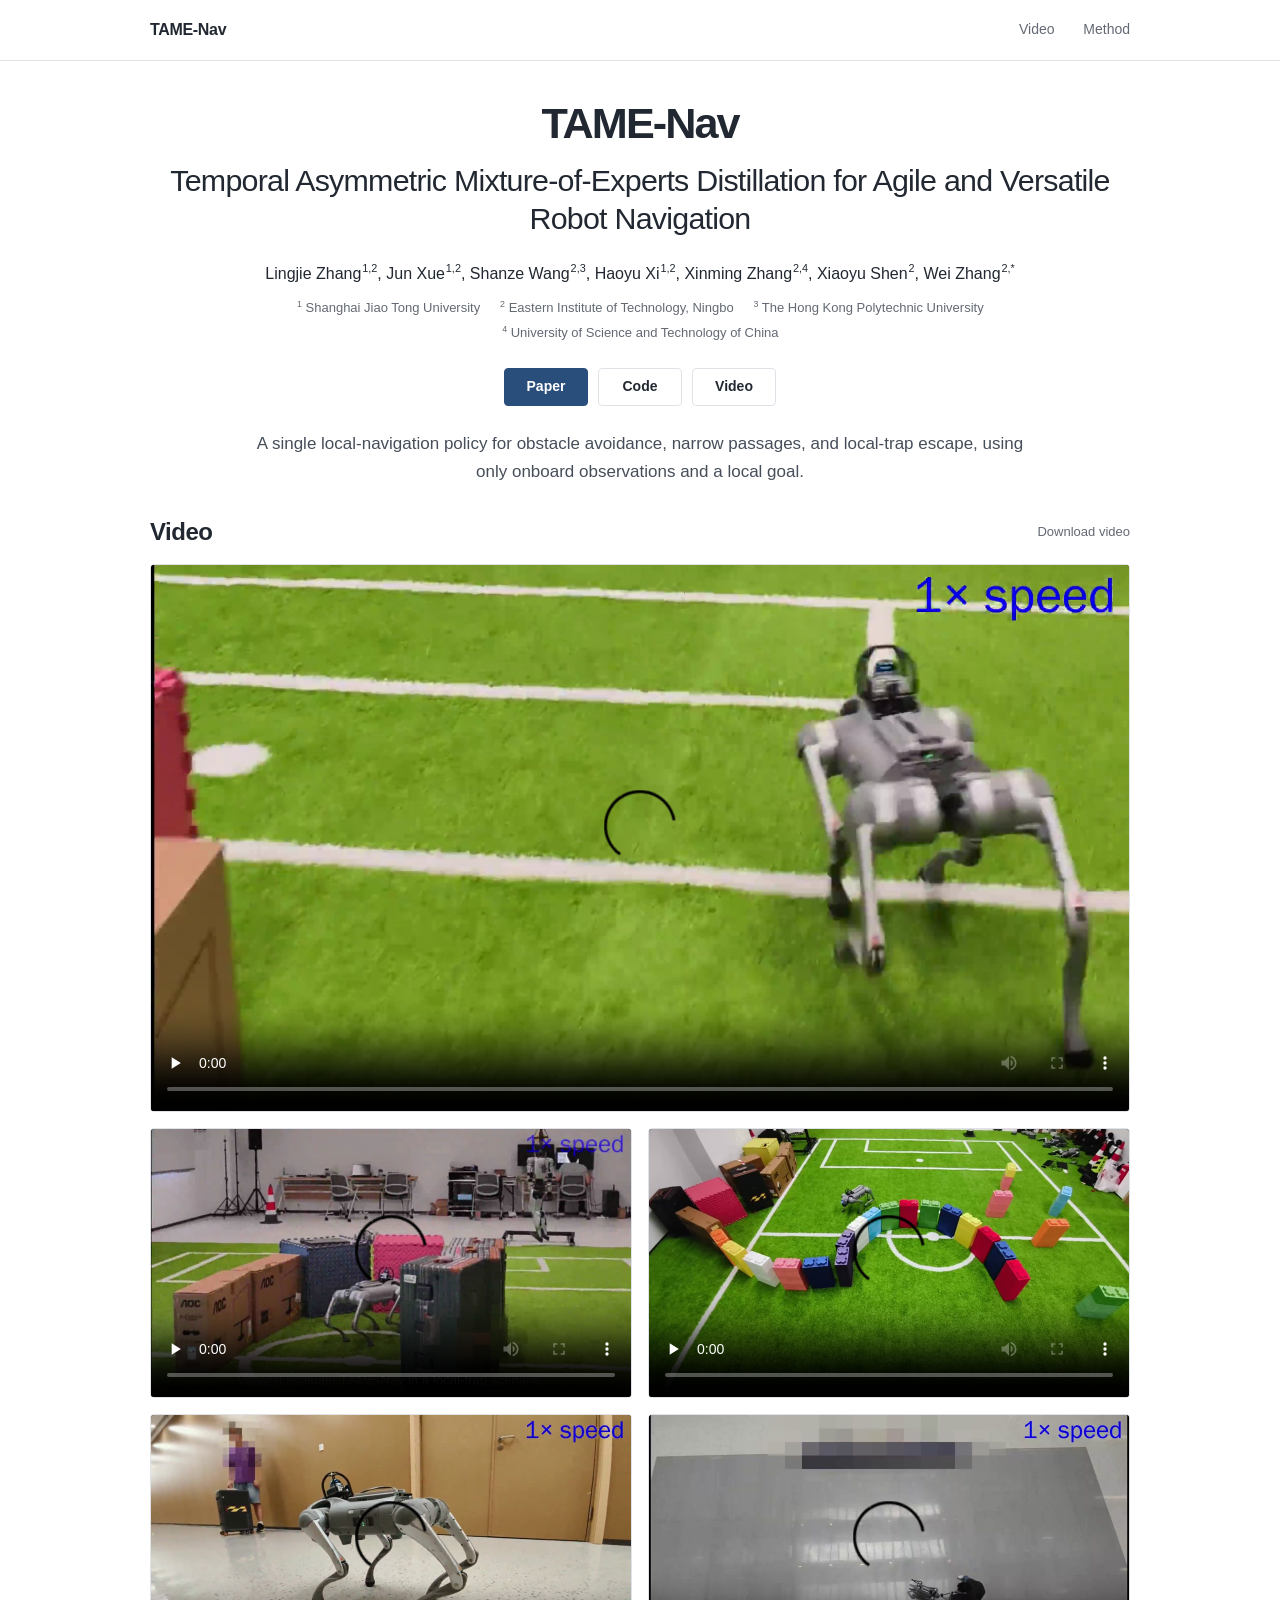
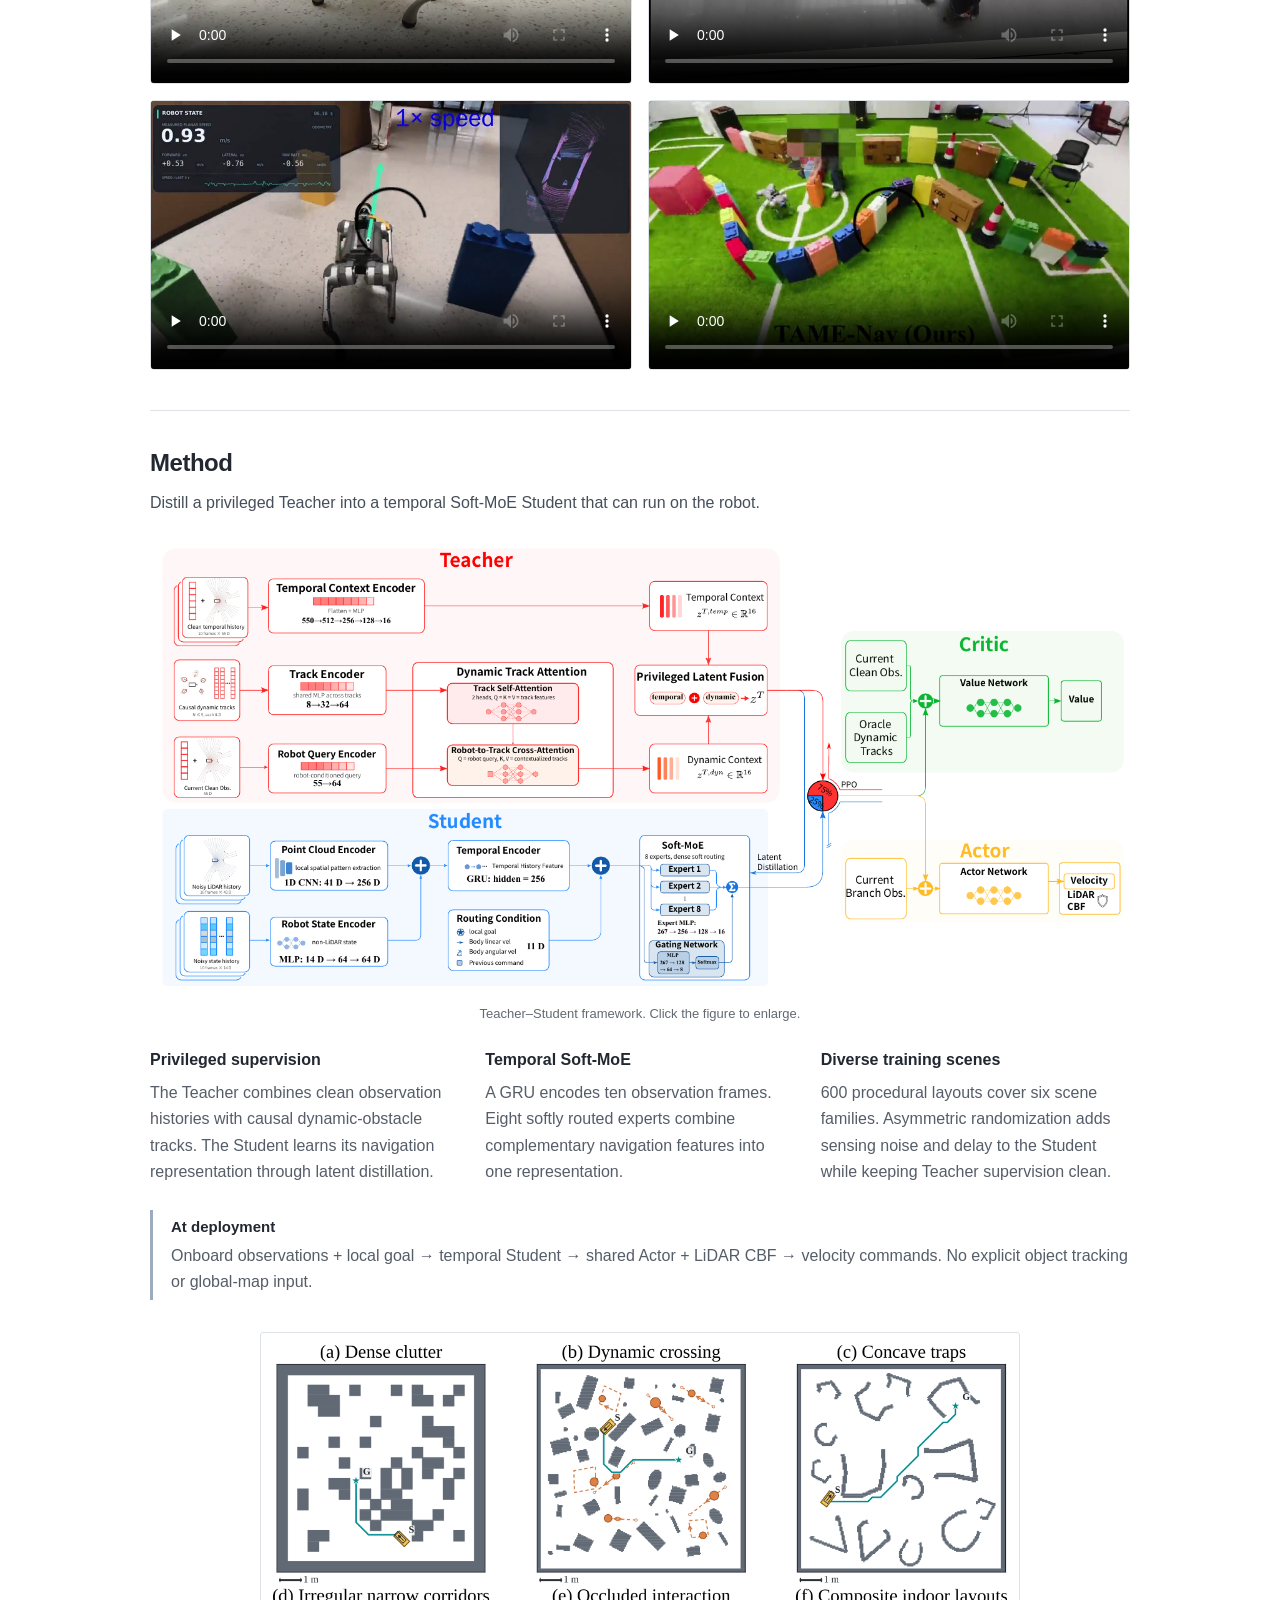
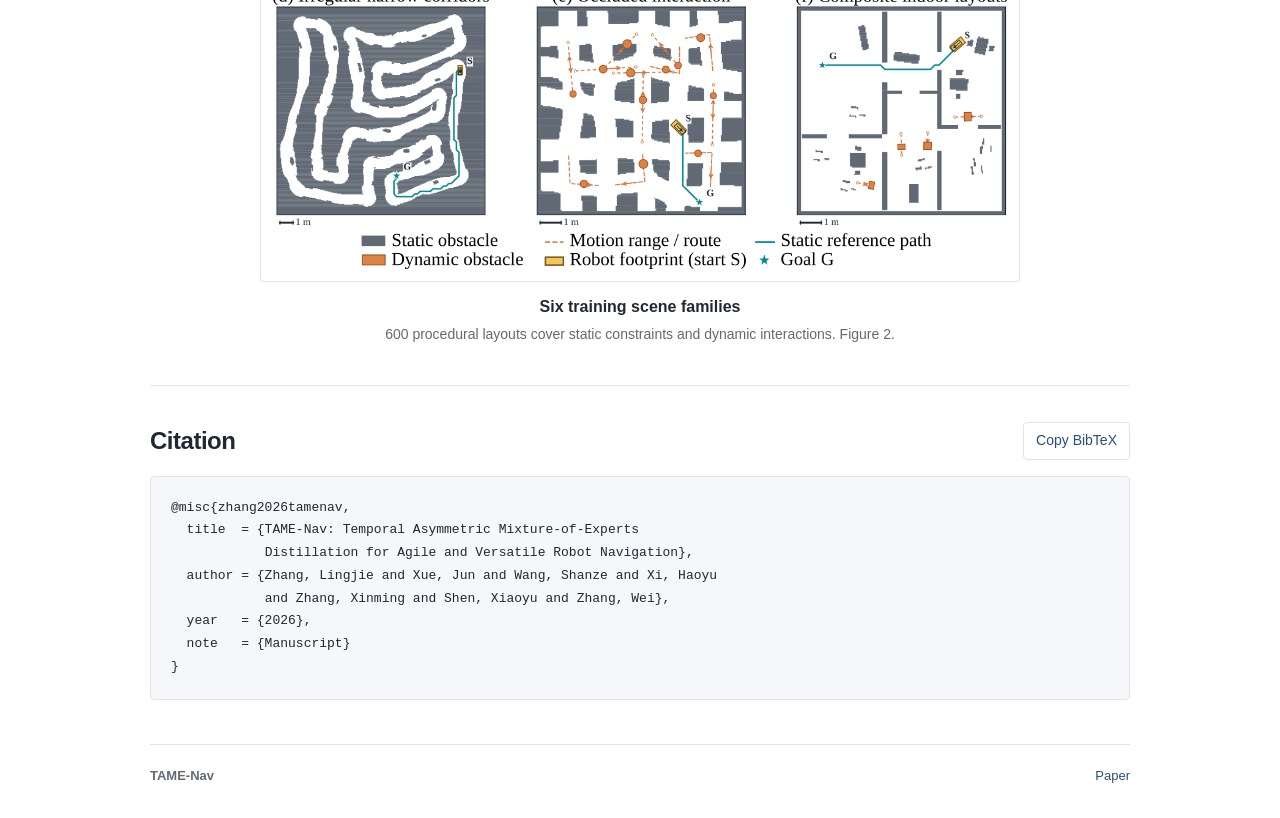
==== index.html @ 1a313aae "Publish TAME-Nav research website" ====
<!doctype html>
<html lang="en">
<head>
  <meta charset="utf-8">
  <meta name="viewport" content="width=device-width, initial-scale=1">
  <meta http-equiv="refresh" content="0; url=./TAME-Nav/">
  <link rel="canonical" href="https://zljjacob.github.io/TAME-Nav/">
  <title>TAME-Nav</title>
</head>
<body><a href="./TAME-Nav/">TAME-Nav</a></body>
</html>
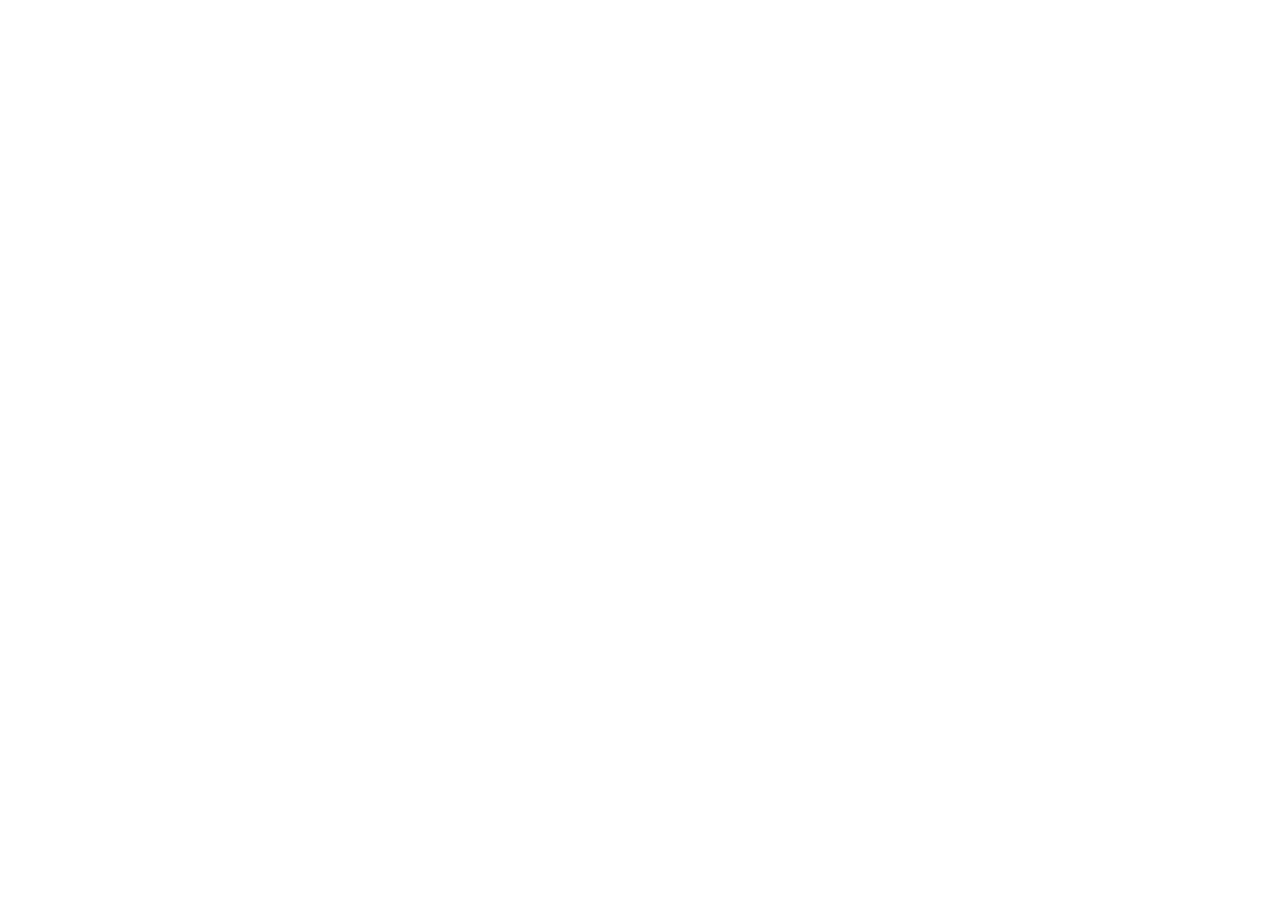
==== commit c06e61a0: "Redirect TAME-Nav website to organization Pages domain" ====
--- a/index.html
+++ b/index.html
@@ -3,9 +3,10 @@
 <head>
   <meta charset="utf-8">
   <meta name="viewport" content="width=device-width, initial-scale=1">
-  <meta http-equiv="refresh" content="0; url=./TAME-Nav/">
-  <link rel="canonical" href="https://zljjacob.github.io/TAME-Nav/">
+  <meta http-equiv="refresh" content="0; url=https://tame-nav.github.io/">
+  <link rel="canonical" href="https://tame-nav.github.io/">
   <title>TAME-Nav</title>
+  <script>window.location.replace('https://tame-nav.github.io/' + window.location.hash);</script>
 </head>
-<body><a href="./TAME-Nav/">TAME-Nav</a></body>
+<body><a href="https://tame-nav.github.io/">TAME-Nav</a></body>
 </html>
